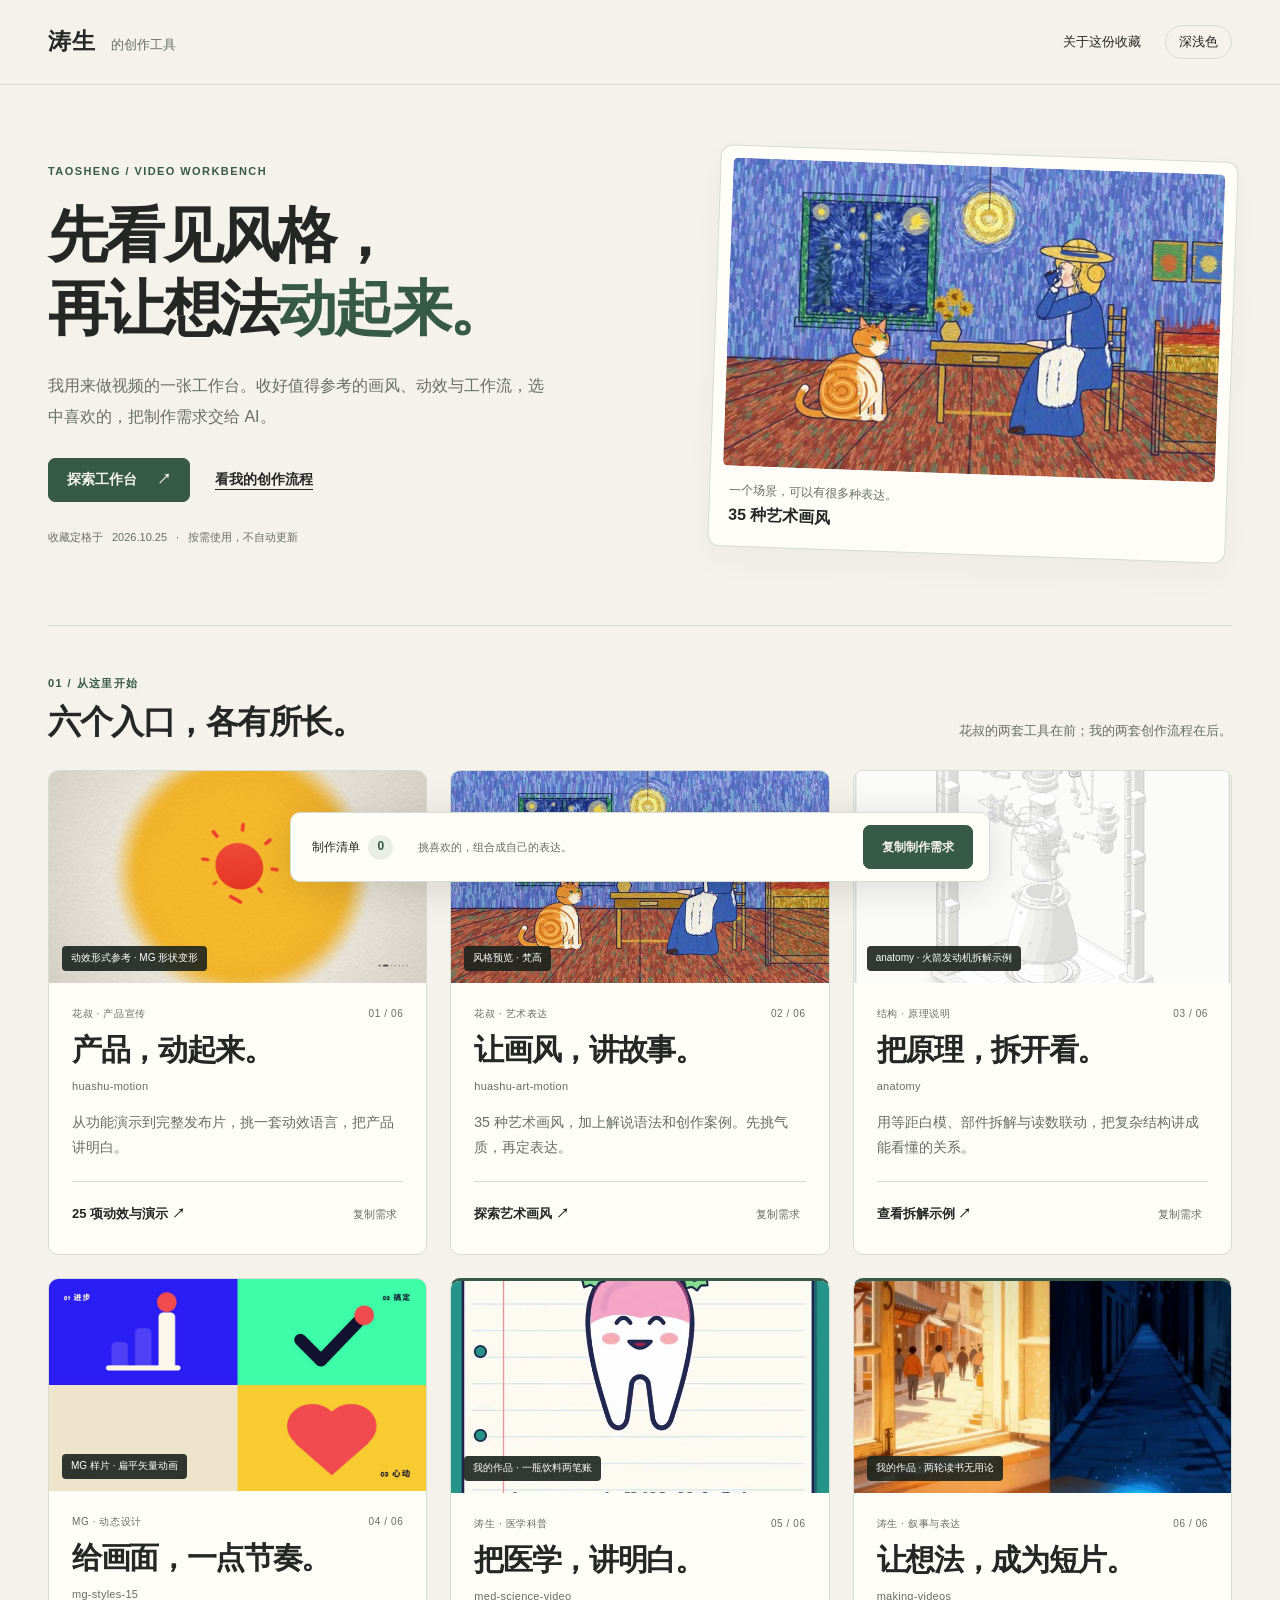
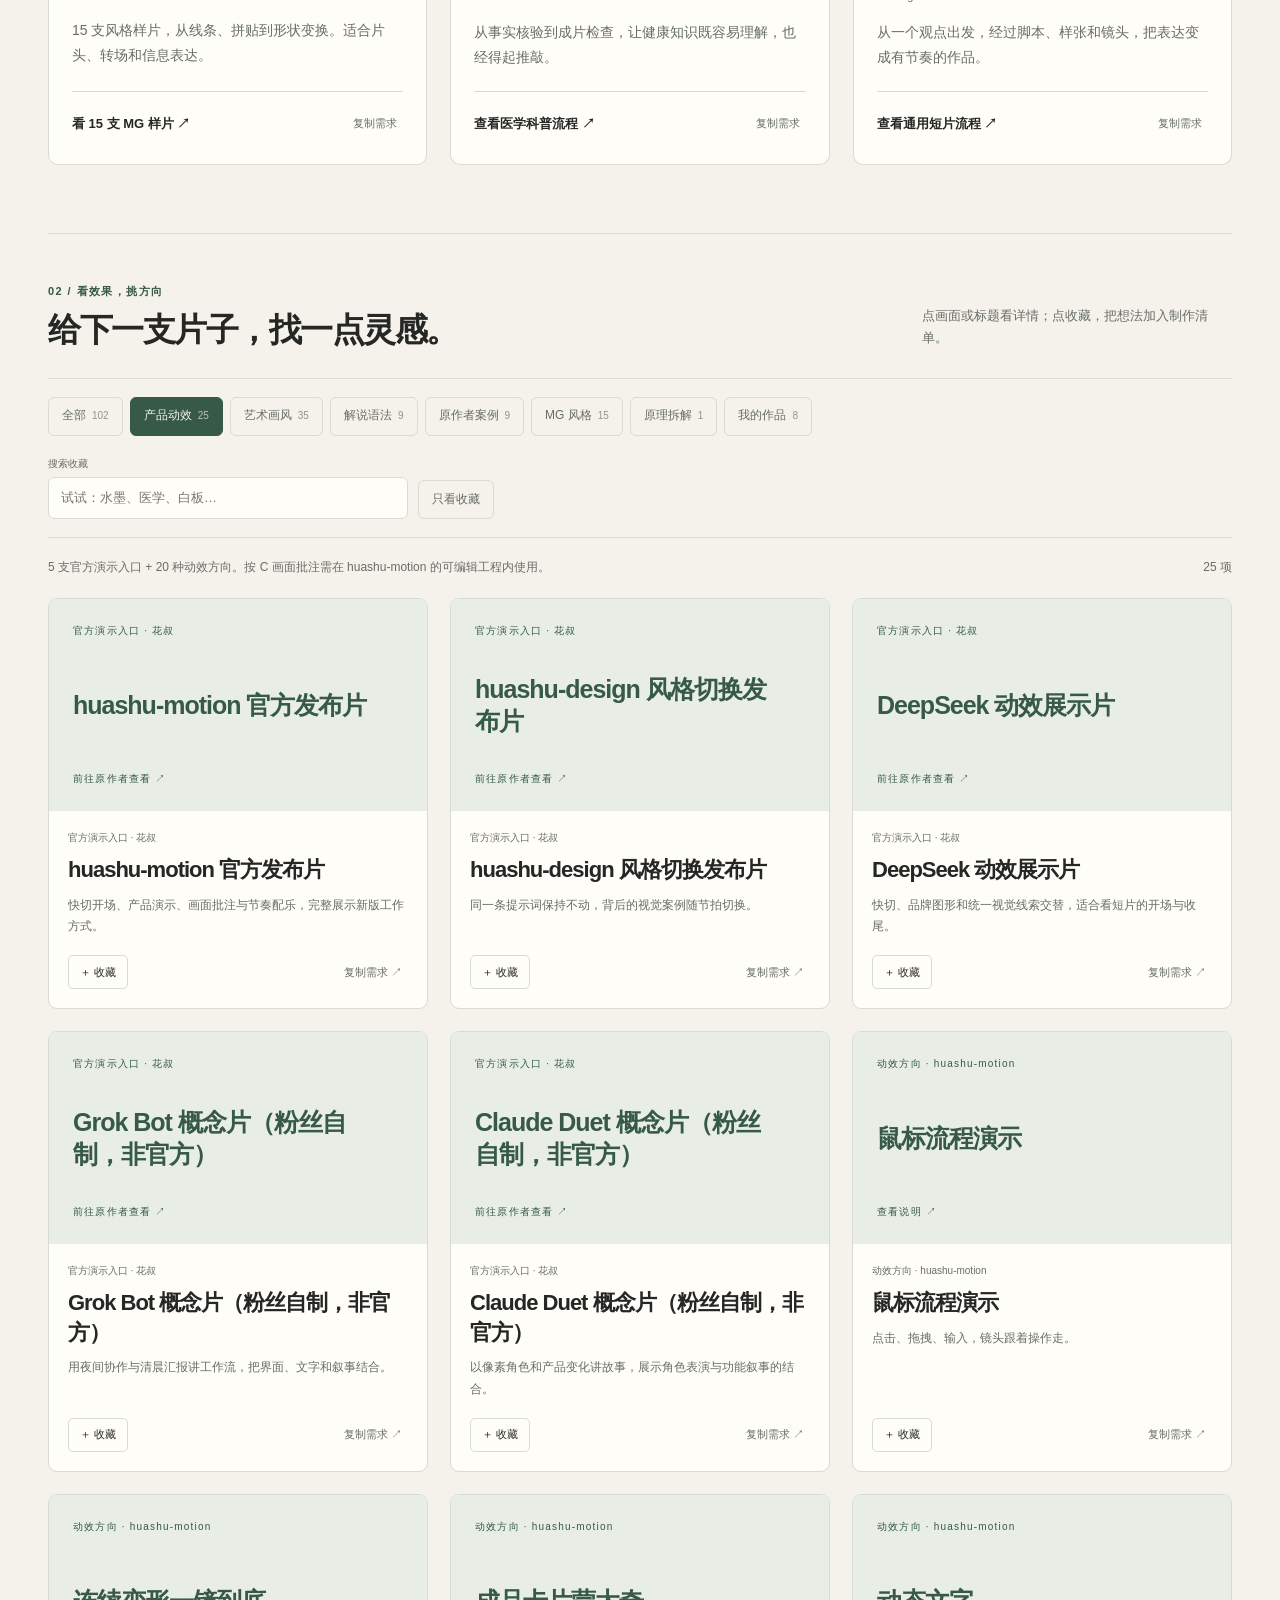
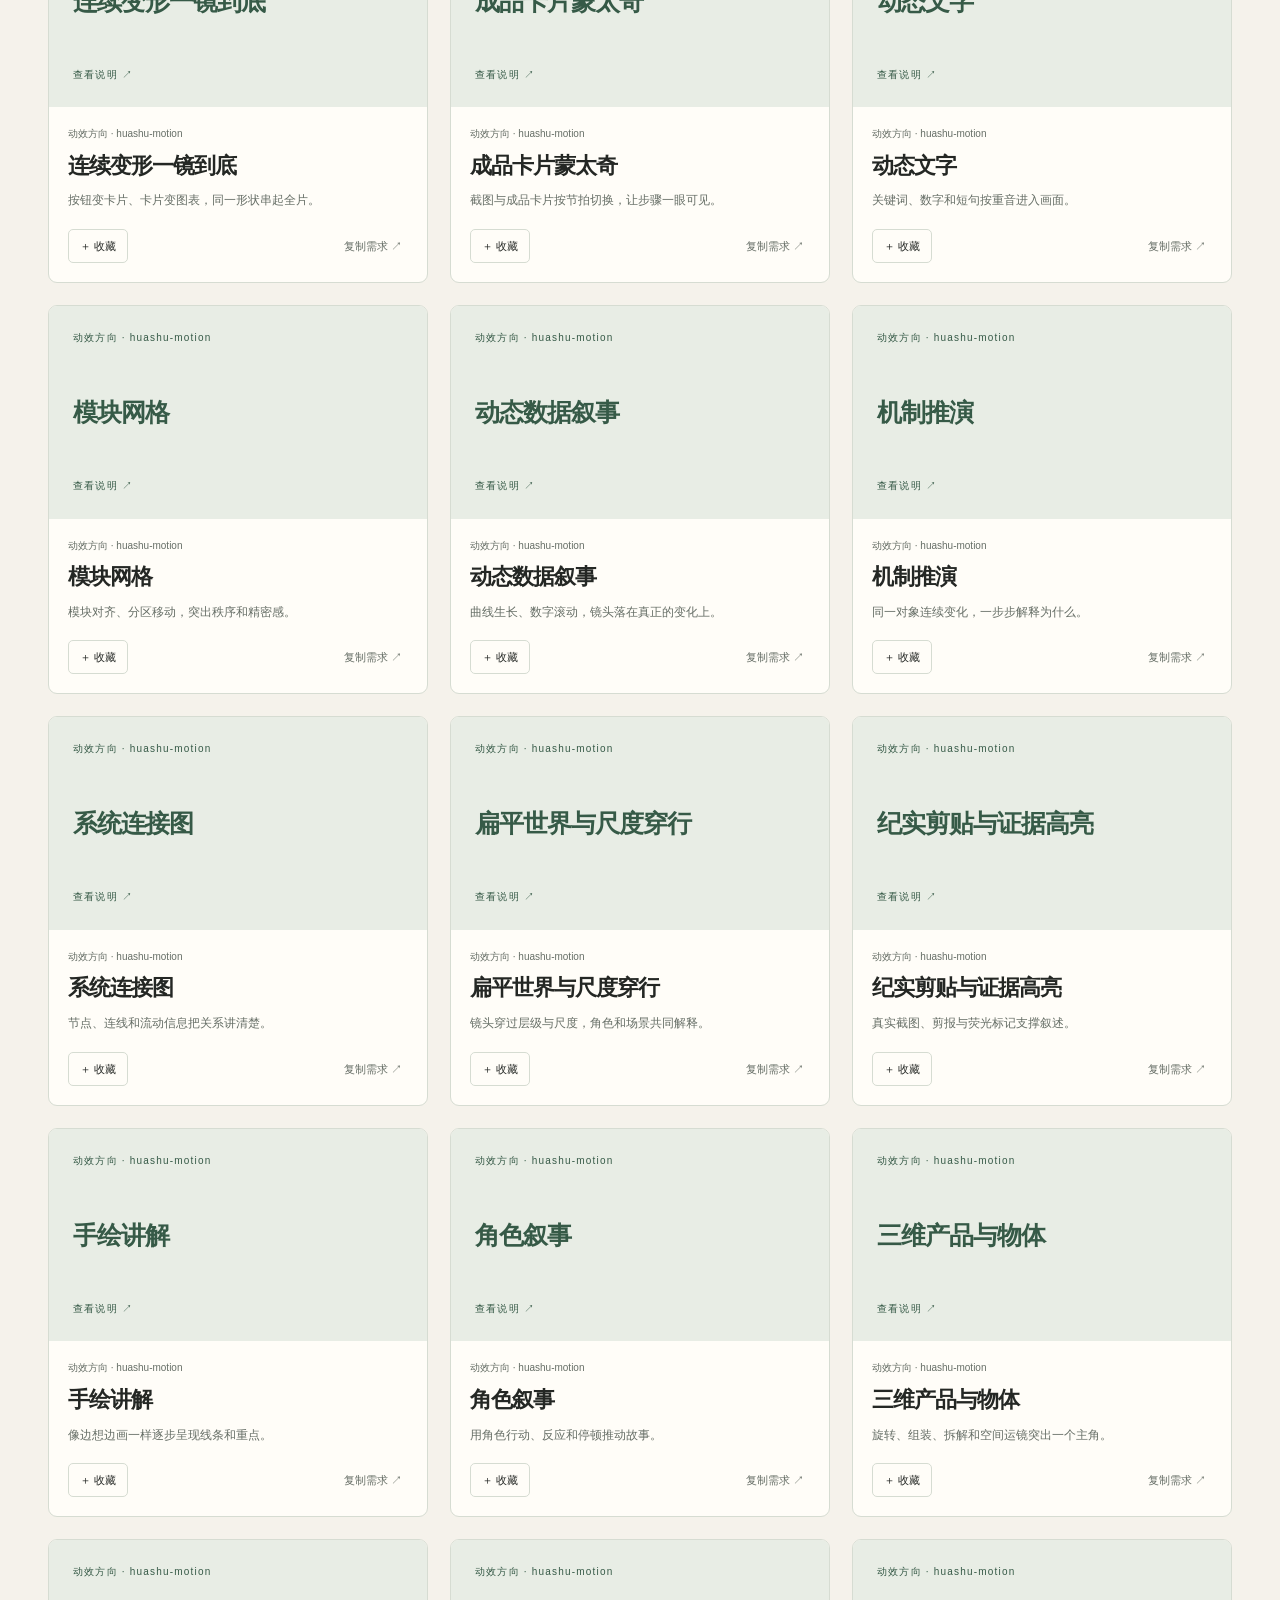
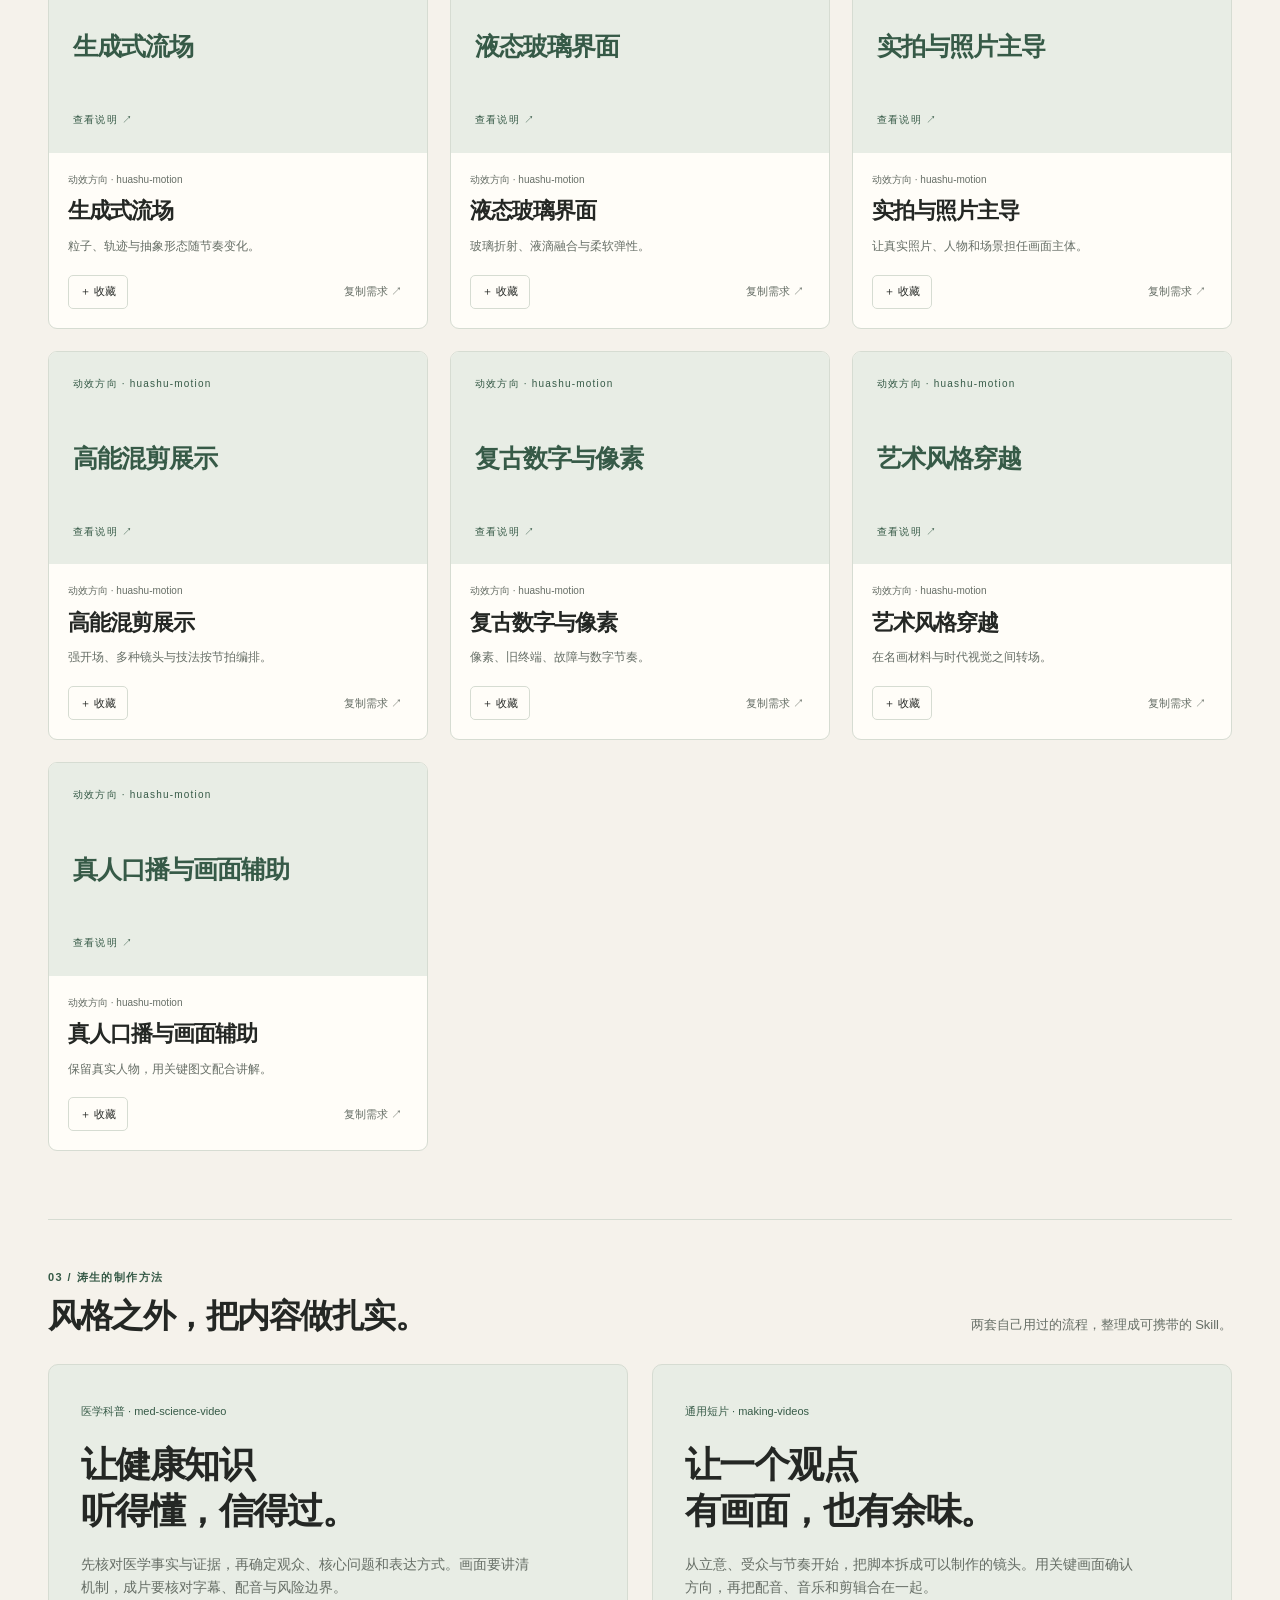
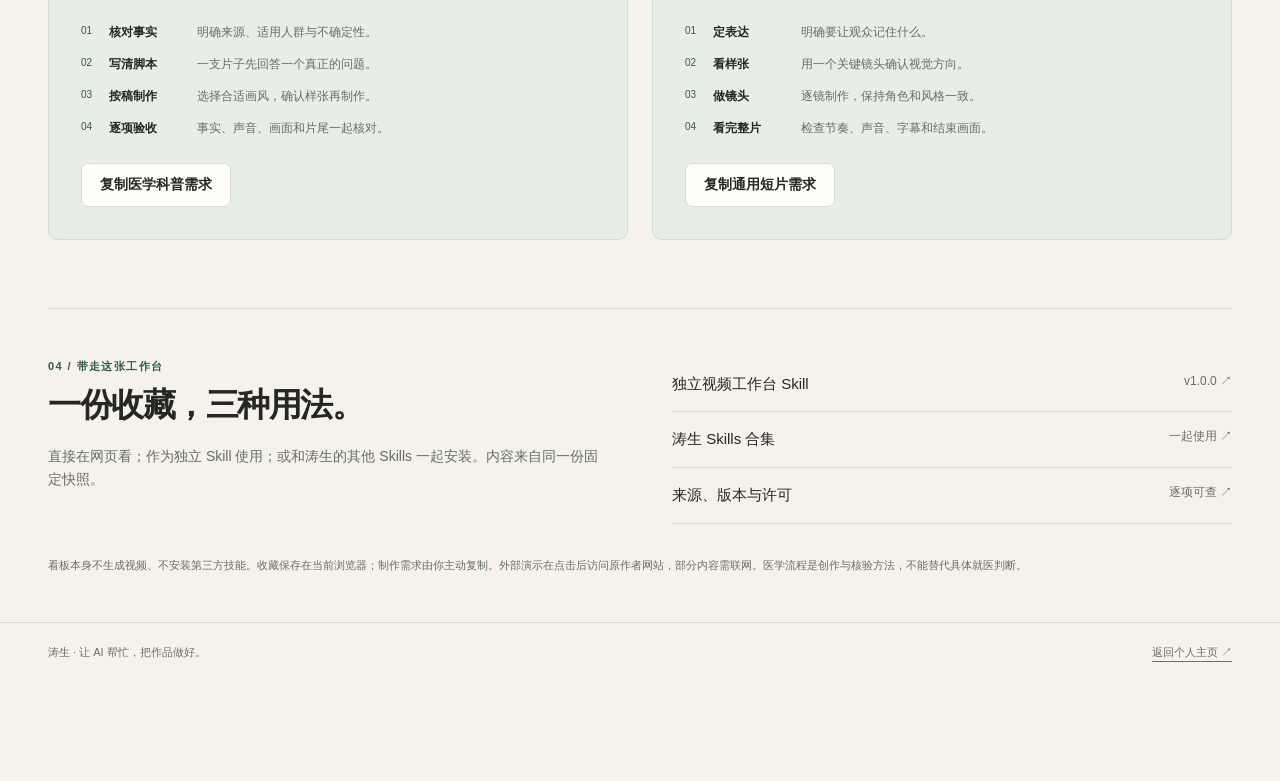
==== plugins/taosheng-video/skills/video-workbench/assets/board/index.html @ 168a8fa0 "新增视频工作台固定快照与创作流程 v1.1.0" ====
<!doctype html>
<html lang="zh-CN">
<head>
<meta charset="utf-8"><meta name="viewport" content="width=device-width,initial-scale=1">
<meta name="description" content="涛生的视频工作台：6 个创作入口、35 种艺术画风、20 种动效方向、15 支 MG 示例与医学科普工作流。先看效果，再把想法交给 AI。2026-10-25 收藏快照。">
<meta name="theme-color" content="#f5f2eb"><title>视频工作台 · 涛生</title>
<link rel="stylesheet" href="board.css"><script src="catalog.js" defer></script><script src="board.js" defer></script>
</head>
<body>
<a class="skip" href="#main">跳到内容</a>
<header class="topbar"><a class="brand" href="https://taosheng777.github.io/">涛生<span>的创作工具</span></a><div class="toplinks"><a href="#about">关于这份收藏</a><button id="theme" aria-label="切换深浅色">深浅色</button></div></header>
<main id="main">
<section class="hero" aria-labelledby="hero-title"><div class="hero-copy"><div class="eyebrow">TAOSHENG / VIDEO WORKBENCH</div><h1 id="hero-title">先看见风格，<br>再让想法<span>动起来。</span></h1><p>我用来做视频的一张工作台。收好值得参考的画风、动效与工作流，选中喜欢的，把制作需求交给 AI。</p><div class="hero-actions"><a class="button primary" href="#collections">探索工作台 <span aria-hidden="true">↗</span></a><a class="text-link" href="#workflows">看我的创作流程</a></div><div class="snapshot">收藏定格于 <time datetime="2026-10-25">2026.10.25</time><span>·</span>按需使用，不自动更新</div></div><div class="hero-art"><img src="media/styles-09_postimp.jpg" alt="同一场景以梵高式笔触呈现的风格预览" width="640" height="360"><div class="art-caption"><span>一个场景，可以有很多种表达。</span><b>35 种艺术画风</b></div></div></section>
<section id="collections" class="collections"><div class="section-head"><div><div class="eyebrow">01 / 从这里开始</div><h2>六个入口，各有所长。</h2></div><p>花叔的两套工具在前；我的两套创作流程在后。</p></div><div class="collection-grid" id="collection-grid"></div></section>
<section class="library" id="library"><div class="section-head"><div><div class="eyebrow">02 / 看效果，挑方向</div><h2>给下一支片子，找一点灵感。</h2></div><p>点画面或标题看详情；点收藏，把想法加入制作清单。</p></div><div class="library-controls"><nav class="tabs" aria-label="示例分类" id="tabs"></nav><div class="search-row"><label class="search">搜索收藏<input id="search" type="search" placeholder="试试：水墨、医学、白板…" autocomplete="off"></label><button class="chip" id="only-saved" aria-pressed="false">只看收藏</button><button class="chip" id="clear-search" hidden>清除筛选</button></div></div><div class="result-head"><p id="category-note"></p><span id="result-count" role="status" aria-live="polite"></span></div><div class="items-grid" id="items-grid"></div><div id="empty" class="empty" hidden><h3>这里暂时没有匹配项</h3><p>换个词，或清除筛选继续看看。</p></div></section>
<section id="workflows" class="workflows"><div class="section-head"><div><div class="eyebrow">03 / 涛生的制作方法</div><h2>风格之外，把内容做扎实。</h2></div><p>两套自己用过的流程，整理成可携带的 Skill。</p></div><div class="workflow-grid"><article id="medical"><span class="label">医学科普 · med-science-video</span><h3>让健康知识<br>听得懂，信得过。</h3><p>先核对医学事实与证据，再确定观众、核心问题和表达方式。画面要讲清机制，成片要核对字幕、配音与风险边界。</p><ol><li><b>核对事实</b><span>明确来源、适用人群与不确定性。</span></li><li><b>写清脚本</b><span>一支片子先回答一个真正的问题。</span></li><li><b>按稿制作</b><span>选择合适画风，确认样张再制作。</span></li><li><b>逐项验收</b><span>事实、声音、画面和片尾一起核对。</span></li></ol><button class="button" data-workflow="medical">复制医学科普需求</button></article><article id="general"><span class="label">通用短片 · making-videos</span><h3>让一个观点<br>有画面，也有余味。</h3><p>从立意、受众与节奏开始，把脚本拆成可以制作的镜头。用关键画面确认方向，再把配音、音乐和剪辑合在一起。</p><ol><li><b>定表达</b><span>明确要让观众记住什么。</span></li><li><b>看样张</b><span>用一个关键镜头确认视觉方向。</span></li><li><b>做镜头</b><span>逐镜制作，保持角色和风格一致。</span></li><li><b>看完整片</b><span>检查节奏、声音、字幕和结束画面。</span></li></ol><button class="button" data-workflow="general">复制通用短片需求</button></article></div></section>
<section id="about" class="about"><div><div class="eyebrow">04 / 带走这张工作台</div><h2>一份收藏，三种用法。</h2><p>直接在网页看；作为独立 Skill 使用；或和涛生的其他 Skills 一起安装。内容来自同一份固定快照。</p></div><div class="about-links"><a href="https://github.com/Taosheng777/video-workbench/tree/v1.0.0">独立视频工作台 Skill <span>v1.0.0 ↗</span></a><a href="https://taosheng777.github.io/ai/skills/">涛生 Skills 合集 <span>一起使用 ↗</span></a><a href="sources.html">来源、版本与许可 <span>逐项可查 ↗</span></a></div><p class="fine">看板本身不生成视频、不安装第三方技能。收藏保存在当前浏览器；制作需求由你主动复制。外部演示在点击后访问原作者网站，部分内容需联网。医学流程是创作与核验方法，不能替代具体就医判断。</p></section>
</main>
<footer class="footer"><span>涛生 · 让 AI 帮忙，把作品做好。</span><a href="https://taosheng777.github.io/">返回个人主页 ↗</a></footer>
<aside class="tray" aria-label="制作清单"><button class="tray-summary" id="open-brief">制作清单 <strong id="saved-count">0</strong></button><span class="tray-hint">挑喜欢的，组合成自己的表达。</span><button class="button primary" id="copy-brief">复制制作需求</button></aside>
<dialog id="detail"><button class="close" aria-label="关闭详情">×</button><div id="detail-content"></div></dialog>
<div class="toast" id="toast" role="status" aria-live="polite"></div>
<noscript><p>请启用 JavaScript 查看完整收藏。也可以直接阅读<a href="sources.html">来源与固定版本说明</a>。</p></noscript>
</body></html>
---- plugins/taosheng-video/skills/video-workbench/assets/board/board.css ----
:root{color-scheme:light;--paper:#f5f2eb;--surface:#fffdf8;--ink:#242724;--muted:#666e66;--line:#d6dcd2;--green:#365a47;--soft:#e8ede5;--accent:#a45031;--shadow:0 12px 32px #27392b0a;font-family:-apple-system,BlinkMacSystemFont,"Segoe UI","PingFang SC","Microsoft YaHei",sans-serif}
:root[data-theme=dark]{color-scheme:dark;--paper:#151a17;--surface:#1c241f;--ink:#eeeae1;--muted:#a7b5aa;--line:#38483e;--green:#b0d1b7;--soft:#293a2e;--accent:#e4a17b;--shadow:none}
*{box-sizing:border-box}html{scroll-behavior:smooth;scroll-padding-top:86px}body{margin:0;background:var(--paper);color:var(--ink);font-size:16px;line-height:1.65}a{color:inherit;text-underline-offset:5px}button,input,textarea{font:inherit}button,a{touch-action:manipulation}button{cursor:pointer;color:inherit}button:disabled{opacity:.5;cursor:default}a,button,input,textarea{outline-offset:5px}:focus-visible{outline:3px solid var(--accent)}[hidden]{display:none!important}.skip{position:fixed;top:-100px;left:16px;z-index:50;background:var(--surface);padding:12px}.skip:focus{top:10px}.topbar{max-width:1440px;margin:auto;padding:23px 48px;display:flex;justify-content:space-between;align-items:center;border-bottom:1px solid var(--line);gap:20px}.brand{font-size:23px;font-weight:800;text-decoration:none;letter-spacing:1px}.brand span{font-size:13px;font-weight:400;letter-spacing:0;margin-left:15px;color:var(--muted)}.toplinks{display:flex;gap:24px;align-items:center;font-size:13px}.toplinks a{text-decoration:none}.toplinks button{border:1px solid var(--line);border-radius:50px;background:transparent;padding:5px 13px}main{max-width:1344px;margin:auto;padding:0 48px}h1,h2,h3,p{margin-top:0}h1,h2,h3{line-height:1.22;letter-spacing:-.045em}h1{font-size:clamp(40px,4.7vw,68px);font-weight:760;margin:19px 0 24px}h1 span{color:var(--green)}h2{font-size:clamp(26px,2.55vw,38px);margin:10px 0 0}h3{font-size:26px}.eyebrow{font-size:11px;letter-spacing:.13em;font-weight:700;color:var(--green)}.hero{padding:68px 0 70px;display:grid;grid-template-columns:1.15fr 1fr;gap:70px;align-items:center}.hero-copy>p{max-width:500px;font-size:16px;color:var(--muted);line-height:1.95;margin-bottom:26px}.hero-actions{display:flex;align-items:center;gap:25px;flex-wrap:wrap}.button{display:inline-flex;align-items:center;justify-content:center;gap:20px;border:1px solid var(--line);border-radius:7px;padding:11px 18px;background:var(--surface);text-decoration:none;font-size:14px;font-weight:600;line-height:1.4;min-height:44px}.button.primary{background:var(--green);color:var(--paper);border-color:var(--green)}.text-link{font-size:14px;font-weight:600}.snapshot{font-size:11px;color:var(--muted);margin-top:26px;display:flex;gap:9px;flex-wrap:wrap}.hero-art{padding:12px;background:var(--surface);border:1px solid var(--line);border-radius:12px;transform:rotate(2deg);box-shadow:var(--shadow)}.hero-art img{width:100%;height:auto;aspect-ratio:16/10;object-fit:cover;border-radius:5px;display:block}.art-caption{display:flex;flex-direction:column;gap:2px;padding:15px 7px 5px;font-size:12px;color:var(--muted)}.art-caption b{font-size:16px;color:var(--ink);font-weight:600}.section-head{display:flex;align-items:flex-end;justify-content:space-between;gap:28px;margin-bottom:28px}.section-head>p{max-width:310px;margin:0;color:var(--muted);font-size:13px;line-height:1.7}.collections,.library,.workflows{padding:48px 0 68px;border-top:1px solid var(--line)}.collection-grid{display:grid;grid-template-columns:repeat(3,minmax(0,1fr));gap:23px}.collection{background:var(--surface);border:1px solid var(--line);border-radius:10px;overflow:hidden;transition:transform .18s,border-color .18s;display:flex;flex-direction:column}.collection:hover{transform:translateY(-4px);border-color:var(--green);box-shadow:var(--shadow)}.collection-cover{position:relative;display:block;aspect-ratio:16/9;overflow:hidden;background:var(--soft)}.collection-cover img{width:100%;height:100%;object-fit:cover;transition:transform .35s}.collection:hover img{transform:scale(1.035)}.cover-label{position:absolute;left:13px;bottom:12px;background:#1c241ee6;color:#fff;padding:4px 9px;border-radius:4px;font-size:10px}.collection-body{padding:23px;display:flex;flex-direction:column;flex:1}.collection-meta{display:flex;justify-content:space-between;gap:12px;font-size:10px;text-transform:uppercase;letter-spacing:.06em;color:var(--muted);margin-bottom:10px}.collection h3{font-size:clamp(27px,2.35vw,34px);margin:0 0 8px;letter-spacing:-.045em}.collection h3 a{text-decoration:none}.collection h3 a:hover{color:var(--green)}.collection .english{font-size:11px;letter-spacing:.025em;color:var(--muted);margin:0 0 15px}.collection .description{font-size:14px;line-height:1.8;margin-bottom:20px;color:var(--muted);flex:1}.collection-foot{display:flex;align-items:center;justify-content:space-between;border-top:1px solid var(--line);padding-top:15px;gap:10px}.collection-foot a{font-size:13px;font-weight:650;text-decoration:none}.small-copy{font-size:11px;background:transparent;border:0;color:var(--muted);min-height:34px}.collection.own{border-top:3px solid var(--green)}.library-controls{padding:18px 0;border-top:1px solid var(--line);border-bottom:1px solid var(--line)}.tabs{display:flex;gap:7px;flex-wrap:wrap}.tab,.chip{border:1px solid var(--line);background:transparent;color:var(--muted);padding:8px 13px;border-radius:6px;font-size:12px;min-height:39px}.tab[aria-pressed=true],.chip[aria-pressed=true]{background:var(--green);color:var(--paper);border-color:var(--green)}.tab span{opacity:.7;font-size:10px;margin-left:6px}.search-row{display:flex;align-items:flex-end;gap:10px;margin-top:20px}.search{display:flex;flex-direction:column;gap:5px;font-size:10px;color:var(--muted);width:360px;max-width:100%}.search input{border:1px solid var(--line);border-radius:6px;background:var(--surface);color:var(--ink);width:100%;padding:9px 12px;font-size:13px;min-height:42px}.result-head{display:flex;align-items:center;justify-content:space-between;gap:20px;margin:20px 0;color:var(--muted);font-size:12px}.result-head p{margin:0}.result-head span{white-space:nowrap}.items-grid{display:grid;grid-template-columns:repeat(3,minmax(0,1fr));gap:22px}.item{background:var(--surface);border:1px solid var(--line);border-radius:9px;overflow:hidden;display:flex;flex-direction:column;min-width:0}.item-preview{display:block;width:100%;padding:0;border:0;background:var(--soft);aspect-ratio:16/9;position:relative;overflow:hidden;text-align:left}.item-preview img{width:100%;height:100%;object-fit:cover;display:block}.item-preview .play-label{position:absolute;right:10px;bottom:10px;border:1px solid #ffffff60;border-radius:30px;padding:3px 10px;color:white;background:#1c241ee6;font-size:11px}.typographic-preview{height:100%;padding:24px;display:flex;flex-direction:column;justify-content:space-between;color:var(--green);background:var(--soft)}.typographic-preview span{font-size:10px;letter-spacing:.12em}.typographic-preview strong{font-size:25px;line-height:1.3;letter-spacing:-.04em;max-width:90%}.item-body{padding:19px;display:flex;flex-direction:column;flex:1}.item-body .label{font-size:10px;display:block;margin-bottom:8px;color:var(--muted)}.item h3{font-size:22px;margin:0 0 10px;line-height:1.35}.title-button{border:0;background:transparent;text-align:left;padding:0;font-size:inherit;font-weight:700;line-height:inherit;letter-spacing:inherit}.item p{font-size:12px;color:var(--muted);line-height:1.8;margin-bottom:17px;flex:1}.item-actions{display:flex;align-items:center;justify-content:space-between;gap:10px}.save{border:1px solid var(--line);border-radius:5px;padding:5px 11px;background:transparent;font-size:11px;min-height:34px}.save[aria-pressed=true]{background:var(--soft);color:var(--green);border-color:var(--green)}.item-actions a,.item-actions .small-copy{font-size:11px}.empty{text-align:center;padding:60px 20px;border:1px dashed var(--line);border-radius:10px;color:var(--muted)}.workflow-grid{display:grid;grid-template-columns:1fr 1fr;gap:24px}.workflow-grid article{padding:32px;background:var(--soft);border:1px solid var(--line);border-radius:10px;scroll-margin-top:100px}.workflow-grid .label{font-size:11px;color:var(--green)}.workflow-grid h3{font-size:36px;line-height:1.3;margin:18px 0}.workflow-grid p{font-size:14px;color:var(--muted);max-width:460px}.workflow-grid ol{list-style:none;padding:0;margin:24px 0;counter-reset:flow}.workflow-grid li{display:grid;grid-template-columns:20px 80px 1fr;gap:8px;font-size:12px;margin-bottom:12px;counter-increment:flow}.workflow-grid li:before{content:counter(flow,decimal-leading-zero);color:var(--green);font-size:10px}.workflow-grid li span{color:var(--muted)}.about{border-top:1px solid var(--line);padding:48px 0;display:grid;grid-template-columns:1fr 1fr;gap:32px 64px}.about p{font-size:14px;color:var(--muted);margin:20px 0 0}.about-links a{display:flex;justify-content:space-between;gap:20px;padding:15px 0;border-bottom:1px solid var(--line);text-decoration:none;font-size:15px}.about-links span{color:var(--muted);font-size:12px}.about .fine{grid-column:1/-1;font-size:11px;margin:0}.footer{max-width:1344px;margin:auto;padding:20px 48px 120px;display:flex;justify-content:space-between;border-top:1px solid var(--line);font-size:11px;color:var(--muted);gap:20px}.tray{position:fixed;z-index:10;bottom:18px;left:50%;transform:translateX(-50%);display:flex;align-items:center;gap:20px;width:min(700px,calc(100% - 32px));padding:12px 16px;background:var(--surface);border:1px solid var(--line);box-shadow:0 6px 40px #0002;border-radius:10px}.tray-summary{border:0;background:transparent;font-size:12px;white-space:nowrap;padding:5px}.tray-summary strong{display:inline-flex;justify-content:center;align-items:center;margin-left:5px;background:var(--soft);color:var(--green);width:25px;height:25px;border-radius:50%}.tray-hint{flex:1;font-size:11px;color:var(--muted)}.tray .button{font-size:12px;white-space:nowrap}.toast{position:fixed;left:50%;bottom:110px;transform:translateX(-50%);padding:10px 18px;border-radius:6px;background:var(--ink);color:var(--paper);font-size:12px;z-index:50;display:none;max-width:90vw}.toast.on{display:block}dialog{width:min(860px,calc(100vw - 32px));max-height:88vh;padding:0;border:1px solid var(--line);border-radius:12px;background:var(--surface);color:var(--ink);overflow:auto}dialog::backdrop{background:#0c1713bb;backdrop-filter:blur(3px)}.close{position:sticky;top:12px;float:right;margin:12px 12px -52px 0;width:36px;height:36px;background:var(--surface);border:1px solid var(--line);border-radius:50%;font-size:25px;z-index:2;line-height:1}.detail-media{background:#111}.detail-media video,.detail-media img{display:block;width:100%;max-height:51vh;object-fit:contain}.detail-copy{padding:30px}.detail-copy h2{font-size:30px;margin:10px 0 18px}.detail-copy p{color:var(--muted);font-size:14px}.detail-copy pre{white-space:pre-wrap;overflow-wrap:anywhere;font-size:12px;line-height:1.8;background:var(--soft);padding:17px;border-radius:6px}.detail-copy .actions{display:flex;flex-wrap:wrap;gap:10px}.detail-copy textarea{width:100%;min-height:170px;background:var(--soft);color:var(--ink);padding:14px;border:1px solid var(--line);border-radius:6px;font-size:13px;line-height:1.8}.brief-list{padding:0;list-style:none}.brief-list li{display:flex;justify-content:space-between;align-items:center;gap:15px;border-bottom:1px solid var(--line);padding:10px 0;font-size:13px}.brief-list button{font-size:11px;border:0;background:transparent;color:var(--muted)}
@media(min-width:1600px){main,.footer{max-width:1440px}.collection h3{font-size:35px}.items-grid{grid-template-columns:repeat(4,minmax(0,1fr))}}
@media(max-width:1000px){.hero{gap:32px;padding:45px 0}.collection-grid{grid-template-columns:repeat(2,minmax(0,1fr))}.items-grid{grid-template-columns:repeat(2,minmax(0,1fr))}.section-head{align-items:flex-start}.section-head>p{max-width:240px}.hero-art{transform:rotate(1deg)}}
@media(max-width:640px){body{font-size:14px}.topbar{padding:17px 20px}.brand{font-size:20px}.brand span{display:none}.toplinks{gap:15px;font-size:11px}.toplinks button{font-size:11px}main{padding:0 20px}.hero{grid-template-columns:1fr;gap:28px;padding:38px 0 40px}h1{font-size:42px;line-height:1.23;margin:14px 0 20px}.hero-copy>p{font-size:14px}.hero-art{display:none}.hero-actions{gap:20px}.snapshot{font-size:10px}.section-head{display:block;margin-bottom:22px}.section-head>p{max-width:none;margin-top:13px;font-size:12px}h2{font-size:28px;line-height:1.3}.collections,.library,.workflows{padding:35px 0 42px}.collection-grid,.items-grid,.workflow-grid{grid-template-columns:1fr;gap:18px}.collection h3{font-size:32px}.collection-body{padding:23px}.collection .description{font-size:14px}.collection-cover{aspect-ratio:16/8}.collection-meta{font-size:11px}.collection-foot a{font-size:14px}.item h3{font-size:24px}.item p{font-size:13px}.tabs{gap:6px}.tab{font-size:11px;padding:7px 10px}.search-row{flex-wrap:wrap;gap:8px}.search{width:100%}.chip{font-size:11px;padding:6px 12px}.result-head{align-items:flex-start;font-size:11px}.item-body{padding:20px}.item-preview{aspect-ratio:16/9}.workflow-grid article{padding:24px}.workflow-grid h3{font-size:31px}.workflow-grid li{grid-template-columns:20px 66px 1fr;gap:6px;font-size:11px}.about{grid-template-columns:1fr;padding:35px 0;gap:20px}.about-links a{font-size:14px}.footer{padding:20px 20px 120px;flex-direction:column;gap:6px}.tray{gap:10px;bottom:12px;padding:10px;width:calc(100% - 24px);justify-content:space-between}.tray-hint{display:none}.tray .button{padding:10px 14px;font-size:12px}.detail-copy{padding:23px}.detail-copy h2{font-size:27px}.detail-copy .actions{gap:8px}.detail-copy .button{font-size:12px}.toast{width:max-content;max-width:90vw;text-align:center}.typographic-preview strong{font-size:29px}}
@media(prefers-reduced-motion:reduce){html{scroll-behavior:auto}*,*::before,*::after{animation:none!important;transition:none!important}.hero-art{transform:none}}
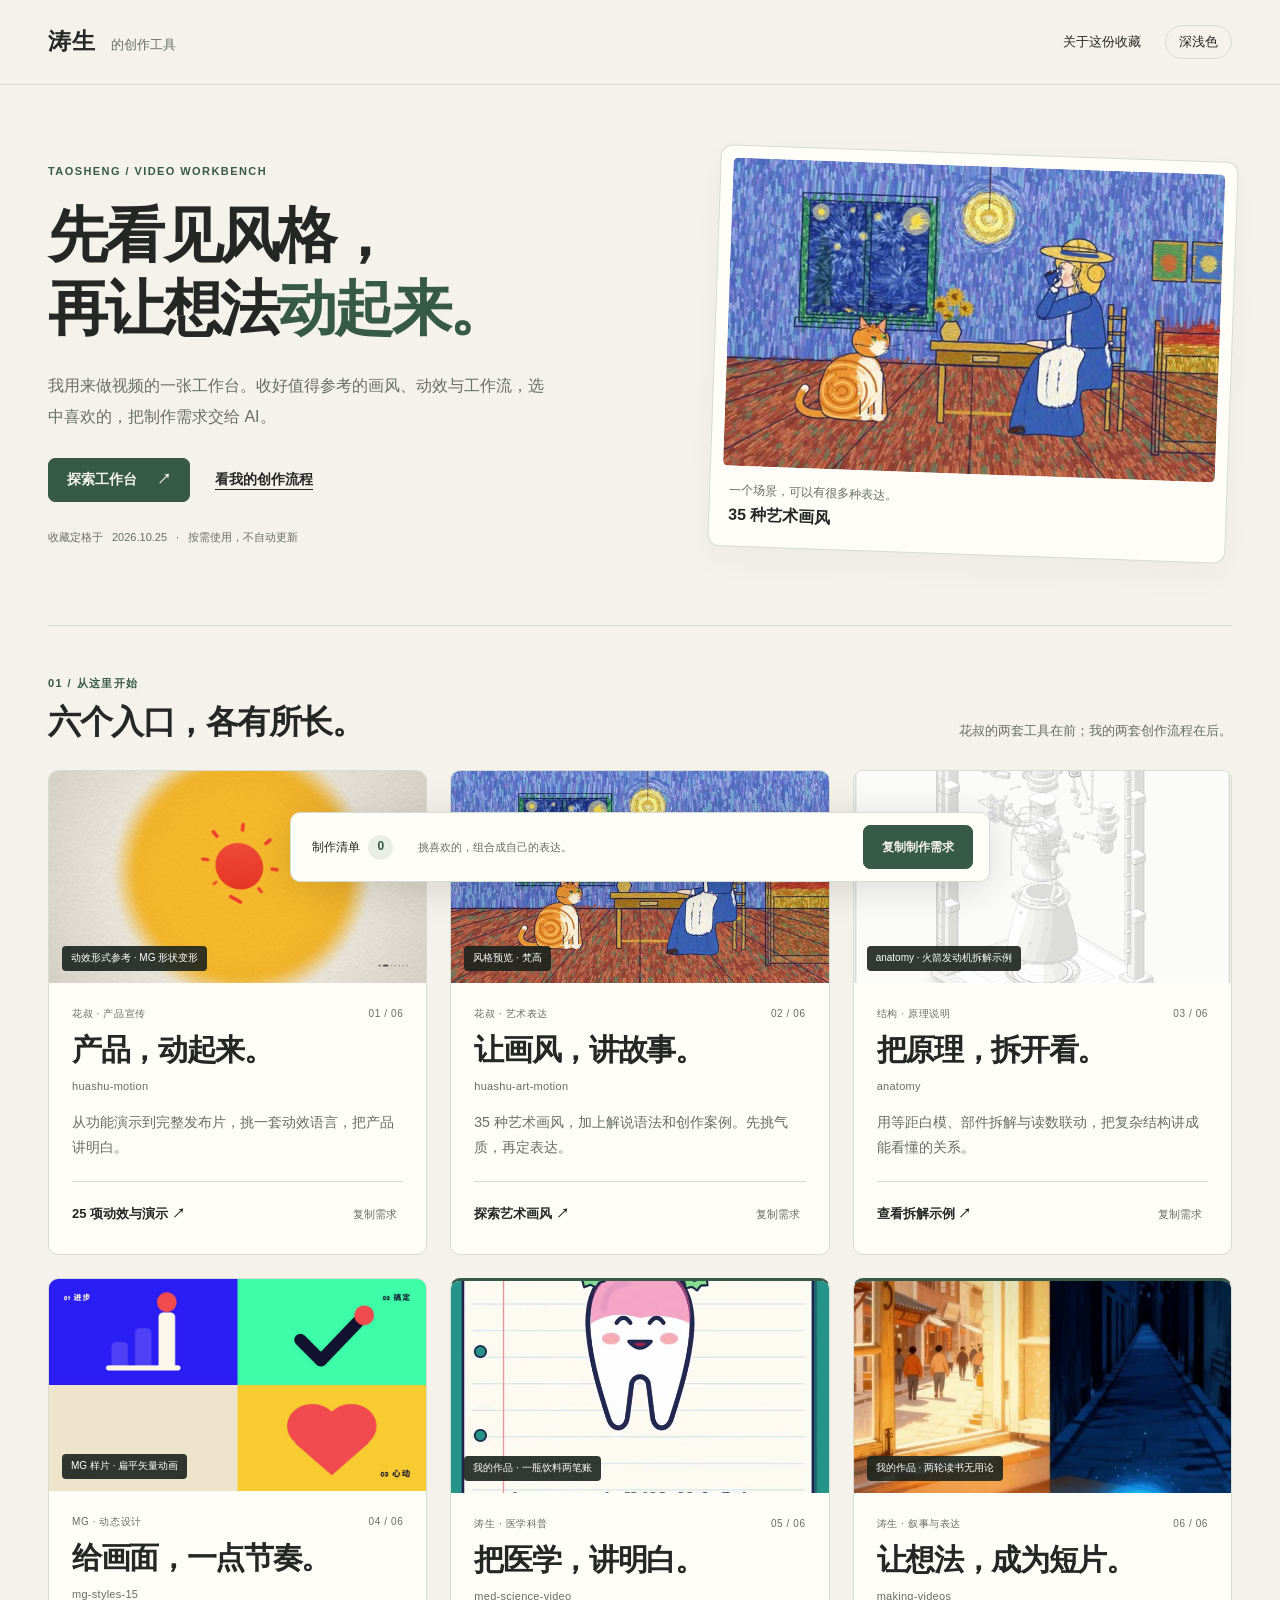
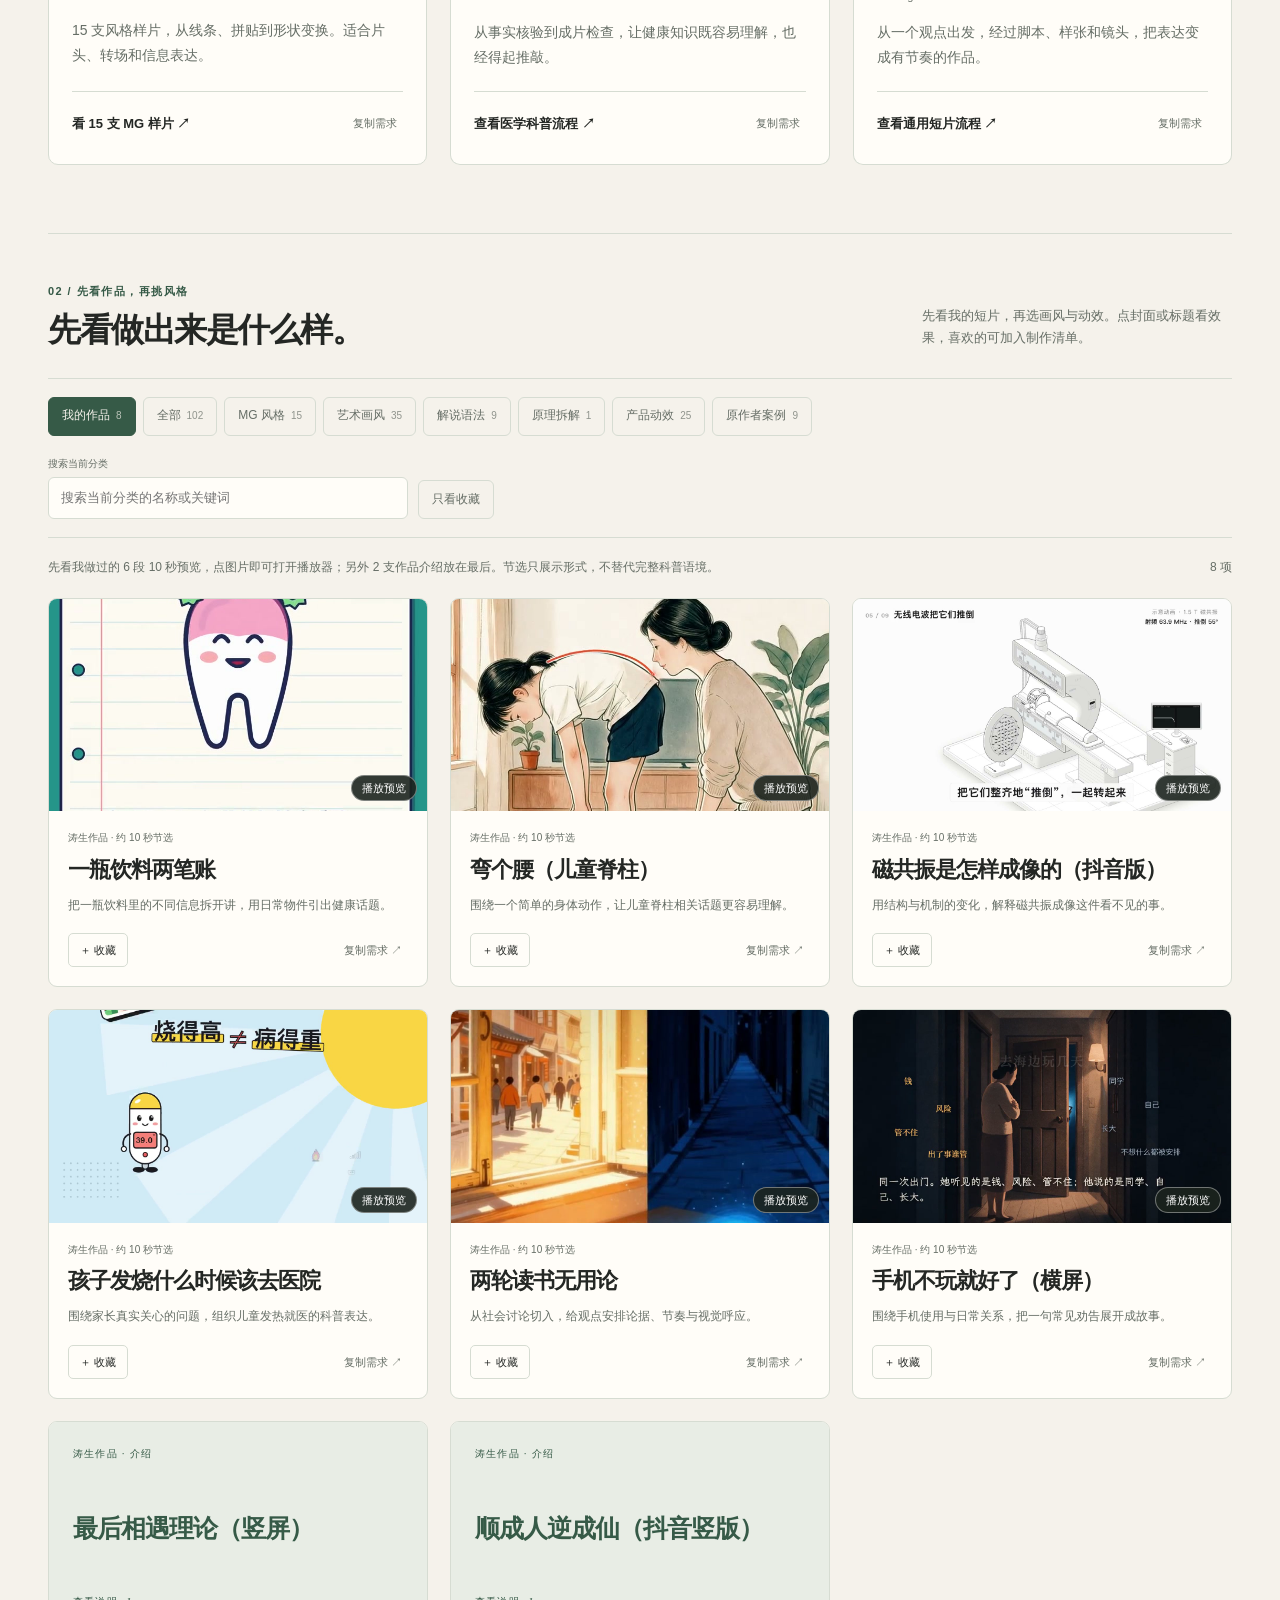
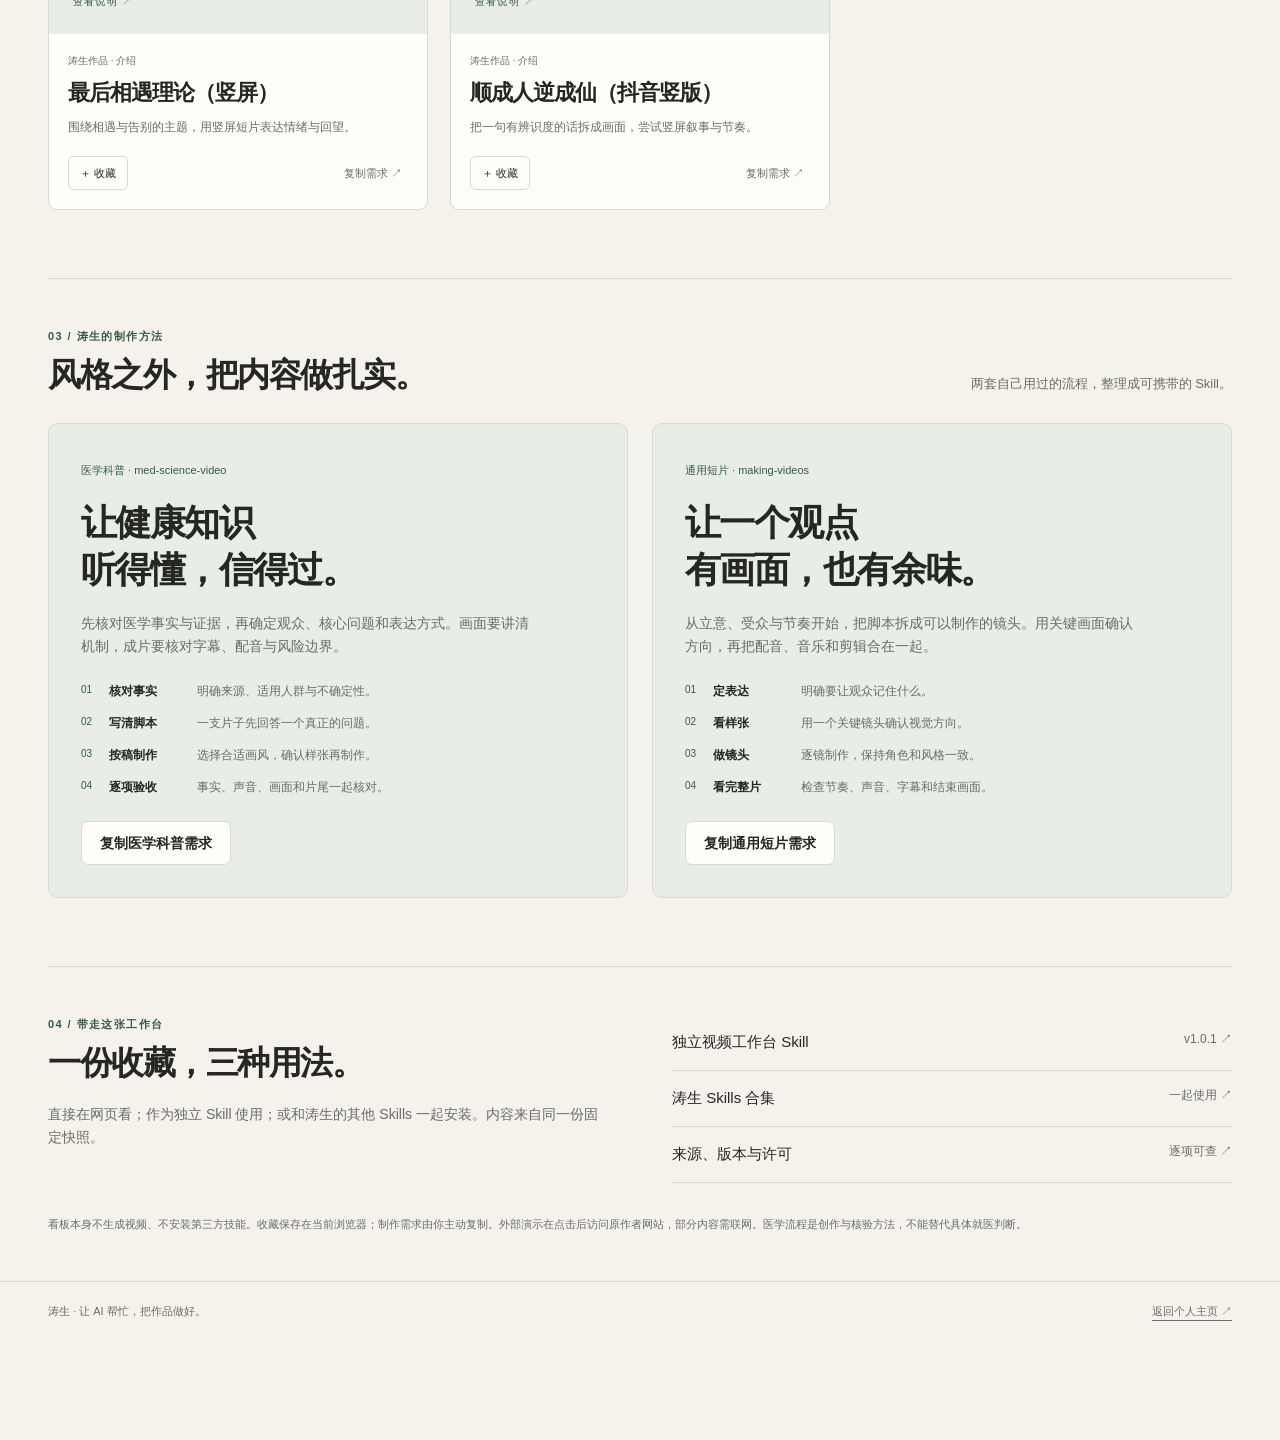
==== commit 7ac9bce4: "视频看板先展示个人作品和可观看示例 · v1.1.1" ====
--- a/plugins/taosheng-video/skills/video-workbench/assets/board/index.html
+++ b/plugins/taosheng-video/skills/video-workbench/assets/board/index.html
@@ -12,9 +12,9 @@
 <main id="main">
 <section class="hero" aria-labelledby="hero-title"><div class="hero-copy"><div class="eyebrow">TAOSHENG / VIDEO WORKBENCH</div><h1 id="hero-title">先看见风格，<br>再让想法<span>动起来。</span></h1><p>我用来做视频的一张工作台。收好值得参考的画风、动效与工作流，选中喜欢的，把制作需求交给 AI。</p><div class="hero-actions"><a class="button primary" href="#collections">探索工作台 <span aria-hidden="true">↗</span></a><a class="text-link" href="#workflows">看我的创作流程</a></div><div class="snapshot">收藏定格于 <time datetime="2026-10-25">2026.10.25</time><span>·</span>按需使用，不自动更新</div></div><div class="hero-art"><img src="media/styles-09_postimp.jpg" alt="同一场景以梵高式笔触呈现的风格预览" width="640" height="360"><div class="art-caption"><span>一个场景，可以有很多种表达。</span><b>35 种艺术画风</b></div></div></section>
 <section id="collections" class="collections"><div class="section-head"><div><div class="eyebrow">01 / 从这里开始</div><h2>六个入口，各有所长。</h2></div><p>花叔的两套工具在前；我的两套创作流程在后。</p></div><div class="collection-grid" id="collection-grid"></div></section>
-<section class="library" id="library"><div class="section-head"><div><div class="eyebrow">02 / 看效果，挑方向</div><h2>给下一支片子，找一点灵感。</h2></div><p>点画面或标题看详情；点收藏，把想法加入制作清单。</p></div><div class="library-controls"><nav class="tabs" aria-label="示例分类" id="tabs"></nav><div class="search-row"><label class="search">搜索收藏<input id="search" type="search" placeholder="试试：水墨、医学、白板…" autocomplete="off"></label><button class="chip" id="only-saved" aria-pressed="false">只看收藏</button><button class="chip" id="clear-search" hidden>清除筛选</button></div></div><div class="result-head"><p id="category-note"></p><span id="result-count" role="status" aria-live="polite"></span></div><div class="items-grid" id="items-grid"></div><div id="empty" class="empty" hidden><h3>这里暂时没有匹配项</h3><p>换个词，或清除筛选继续看看。</p></div></section>
+<section class="library" id="library"><div class="section-head"><div><div class="eyebrow">02 / 先看作品，再挑风格</div><h2>先看做出来是什么样。</h2></div><p>先看我的短片，再选画风与动效。点封面或标题看效果，喜欢的可加入制作清单。</p></div><div class="library-controls"><nav class="tabs" aria-label="示例分类" id="tabs"></nav><div class="search-row"><label class="search">搜索当前分类<input id="search" type="search" placeholder="搜索当前分类的名称或关键词" autocomplete="off"></label><button class="chip" id="only-saved" aria-pressed="false">只看收藏</button><button class="chip" id="clear-search" hidden>清除筛选</button></div></div><div class="result-head"><p id="category-note"></p><span id="result-count" role="status" aria-live="polite"></span></div><div class="items-grid" id="items-grid"></div><div id="empty" class="empty" hidden><h3>这里暂时没有匹配项</h3><p>换个词，或切换到「全部」查看更多内容。</p></div></section>
 <section id="workflows" class="workflows"><div class="section-head"><div><div class="eyebrow">03 / 涛生的制作方法</div><h2>风格之外，把内容做扎实。</h2></div><p>两套自己用过的流程，整理成可携带的 Skill。</p></div><div class="workflow-grid"><article id="medical"><span class="label">医学科普 · med-science-video</span><h3>让健康知识<br>听得懂，信得过。</h3><p>先核对医学事实与证据，再确定观众、核心问题和表达方式。画面要讲清机制，成片要核对字幕、配音与风险边界。</p><ol><li><b>核对事实</b><span>明确来源、适用人群与不确定性。</span></li><li><b>写清脚本</b><span>一支片子先回答一个真正的问题。</span></li><li><b>按稿制作</b><span>选择合适画风，确认样张再制作。</span></li><li><b>逐项验收</b><span>事实、声音、画面和片尾一起核对。</span></li></ol><button class="button" data-workflow="medical">复制医学科普需求</button></article><article id="general"><span class="label">通用短片 · making-videos</span><h3>让一个观点<br>有画面，也有余味。</h3><p>从立意、受众与节奏开始，把脚本拆成可以制作的镜头。用关键画面确认方向，再把配音、音乐和剪辑合在一起。</p><ol><li><b>定表达</b><span>明确要让观众记住什么。</span></li><li><b>看样张</b><span>用一个关键镜头确认视觉方向。</span></li><li><b>做镜头</b><span>逐镜制作，保持角色和风格一致。</span></li><li><b>看完整片</b><span>检查节奏、声音、字幕和结束画面。</span></li></ol><button class="button" data-workflow="general">复制通用短片需求</button></article></div></section>
-<section id="about" class="about"><div><div class="eyebrow">04 / 带走这张工作台</div><h2>一份收藏，三种用法。</h2><p>直接在网页看；作为独立 Skill 使用；或和涛生的其他 Skills 一起安装。内容来自同一份固定快照。</p></div><div class="about-links"><a href="https://github.com/Taosheng777/video-workbench/tree/v1.0.0">独立视频工作台 Skill <span>v1.0.0 ↗</span></a><a href="https://taosheng777.github.io/ai/skills/">涛生 Skills 合集 <span>一起使用 ↗</span></a><a href="sources.html">来源、版本与许可 <span>逐项可查 ↗</span></a></div><p class="fine">看板本身不生成视频、不安装第三方技能。收藏保存在当前浏览器；制作需求由你主动复制。外部演示在点击后访问原作者网站，部分内容需联网。医学流程是创作与核验方法，不能替代具体就医判断。</p></section>
+<section id="about" class="about"><div><div class="eyebrow">04 / 带走这张工作台</div><h2>一份收藏，三种用法。</h2><p>直接在网页看；作为独立 Skill 使用；或和涛生的其他 Skills 一起安装。内容来自同一份固定快照。</p></div><div class="about-links"><a href="https://github.com/Taosheng777/video-workbench/tree/v1.0.1">独立视频工作台 Skill <span>v1.0.1 ↗</span></a><a href="https://taosheng777.github.io/ai/skills/">涛生 Skills 合集 <span>一起使用 ↗</span></a><a href="sources.html">来源、版本与许可 <span>逐项可查 ↗</span></a></div><p class="fine">看板本身不生成视频、不安装第三方技能。收藏保存在当前浏览器；制作需求由你主动复制。外部演示在点击后访问原作者网站，部分内容需联网。医学流程是创作与核验方法，不能替代具体就医判断。</p></section>
 </main>
 <footer class="footer"><span>涛生 · 让 AI 帮忙，把作品做好。</span><a href="https://taosheng777.github.io/">返回个人主页 ↗</a></footer>
 <aside class="tray" aria-label="制作清单"><button class="tray-summary" id="open-brief">制作清单 <strong id="saved-count">0</strong></button><span class="tray-hint">挑喜欢的，组合成自己的表达。</span><button class="button primary" id="copy-brief">复制制作需求</button></aside>
